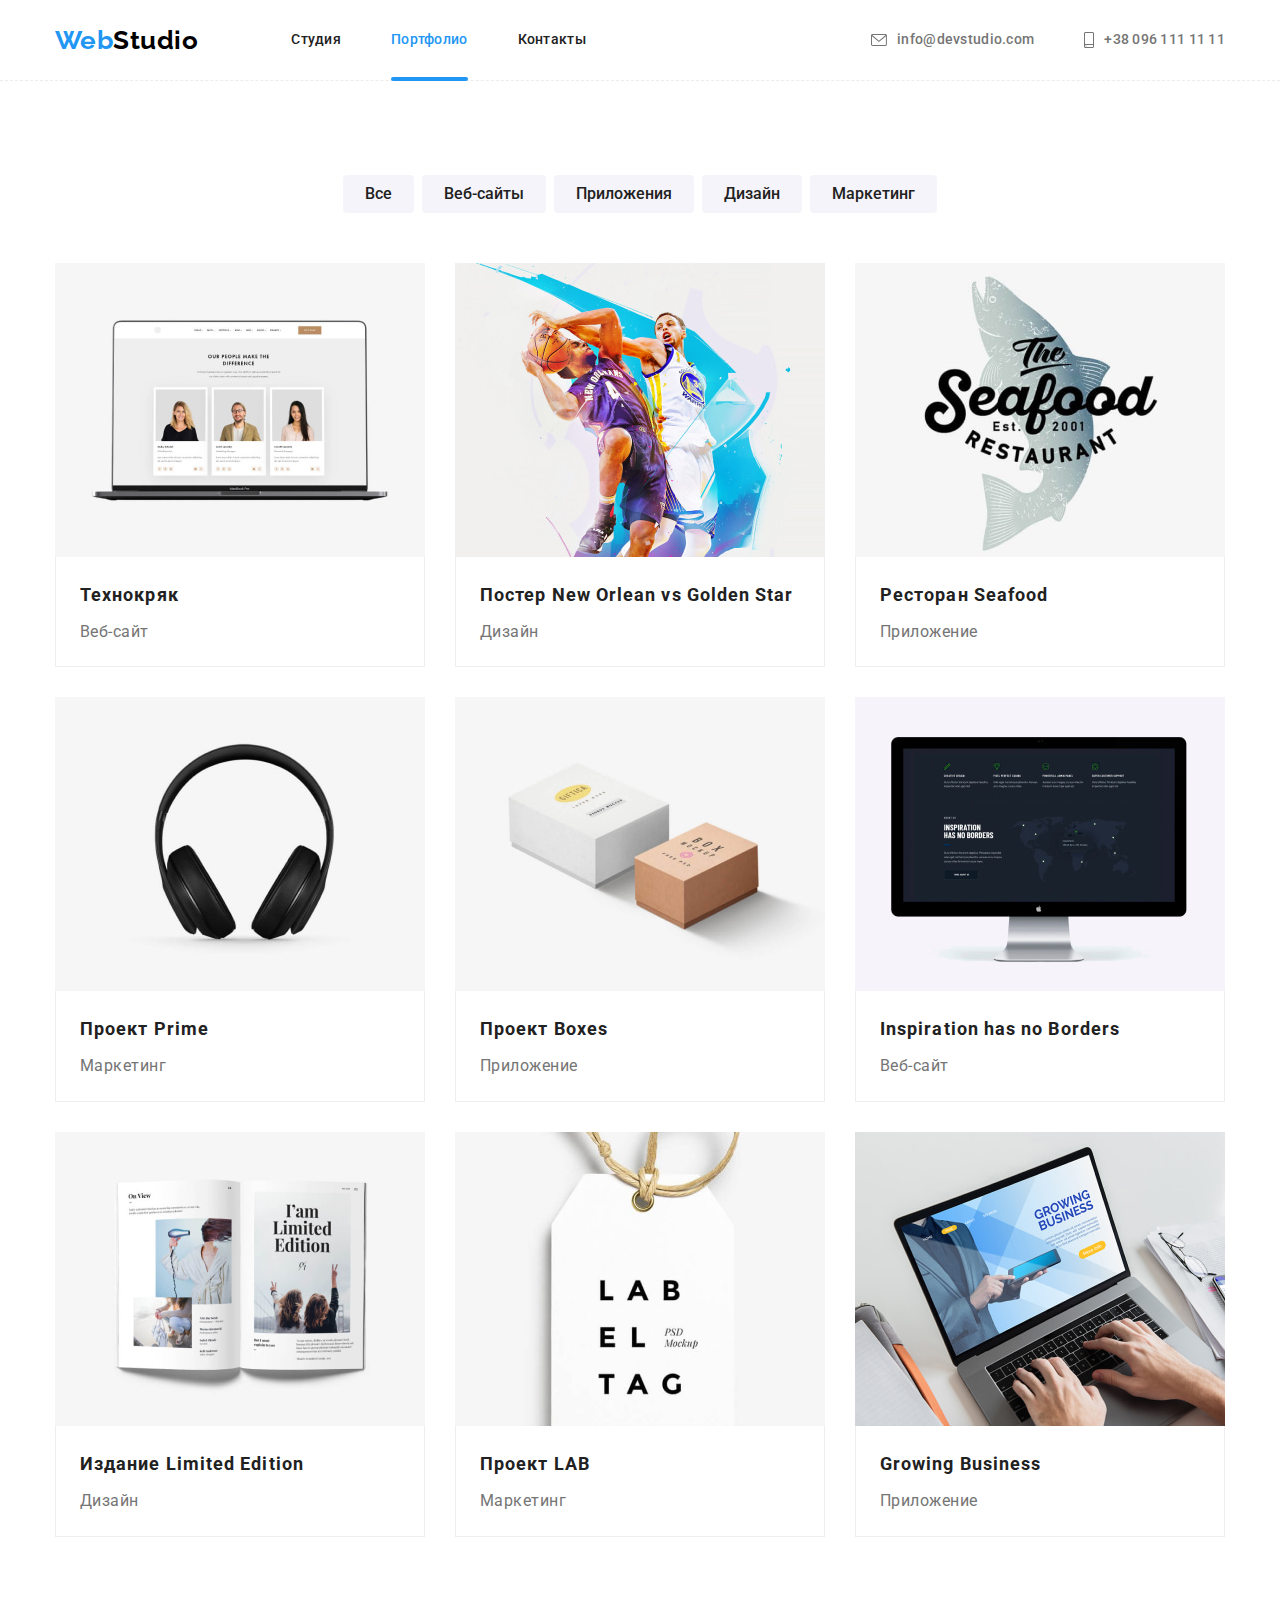
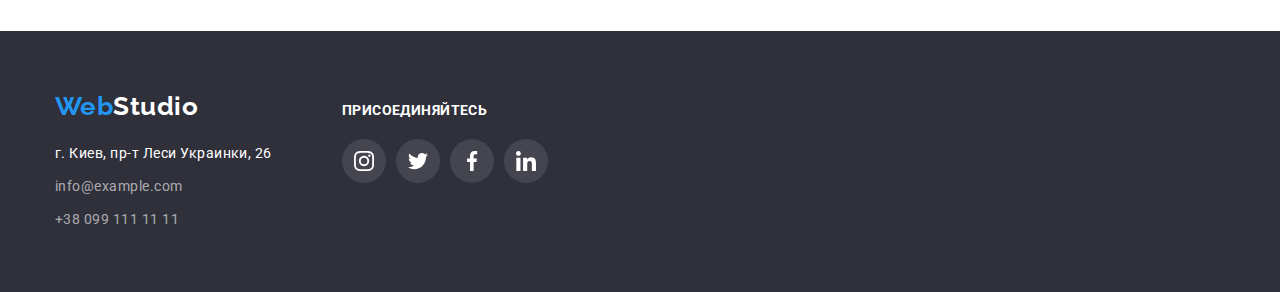
==== portfolio.html @ a75f198d "Initial commit" ====
<!DOCTYPE html>
<html lang="ru">

<head>
    <meta charset="UTF-8">
    <meta http-equiv="X-UA-Compatible" content="IE=edge">
    <meta name="viewport" content="width=device-width, initial-scale=1.0">
    <title>Home work</title>
    <link rel="preconnect" href="https://fonts.googleapis.com">
    <link rel="preconnect" href="https://fonts.gstatic.com" crossorigin>
    <link href="https://fonts.googleapis.com/css2?family=Raleway:wght@700&family=Roboto:wght@400;500;700;900&display=swap"
        rel="stylesheet">
    <link rel="stylesheet" href="https://cdn.jsdelivr.net/npm/modern-normalize@1.1.0/modern-normalize.min.css">
        
    <link rel="stylesheet" href="./css/styles.css">
</head>

<body>
    <header class="header">
        <div class="container header-container">
            <a class="logo link" href="./index.html">Web<span class="logo-primary">Studio</span></a>
            <nav>
                <ul class="nav-list list">
                    <li class="nav-item"><a class="nav-link link" href="./index.html">Студия</a></li>
                    <li class="nav-item"><a class="nav-link current link" href="./portfolio.html">Портфолио</a></li>
                    <li class="nav-item"><a class="nav-link link" href="">Контакты</a></li>
                </ul>
            </nav>
            <ul class="header-contact-list list">
                <li class="header-contact-item">
                    <a class="header-contact link" href="mailto:info@devstudio.com">
                        <svg class="mail-icon" width="16" height="12">
                            <use href="./images/icons.svg#icon-mail"></use>
                        </svg>
                        info@devstudio.com
                    </a>
                </li>
                <li class="header-contact-item">
                    <a class="header-contact link" href="tel:+380961111111">
                        <svg class="smartphone-icon" width="10" height="16">
                            <use href="./images/icons.svg#icon-smartphone"></use>
                        </svg>
                        +38 096 111 11 11
                    </a>
                </li>
            </ul>
        </div>
    </header>
    <main>
        <section class="section">
            <div class="container">
                <h1 class="visually-hidden">Портфолио</h1>
                <ul class="filter-list list">
                    <li class="filter-list-item"><button class="filter-item" type="button">Все</button></li>
                    <li class="filter-list-item"><button class="filter-item" type="button">Веб-сайты</button></li>
                    <li class="filter-list-item"><button class="filter-item" type="button">Приложения</button></li>
                    <li class="filter-list-item"><button class="filter-item" type="button">Дизайн</button></li>
                    <li class="filter-list-item"><button class="filter-item" type="button">Маркетинг</button></li>
                </ul>
                <ul class="works-list list">
                    <li class="works-item">
                        <a class="works-link link" href="">
                            <div class="card-overlay">
                                <img src="./images/project-img-1.jpg" alt="Ноутбук" width="370">
                                <div class="overlay">
                                    <p class="overlay-text">
                                    Ресурс предлагает комплексные предложения с разным уровнем функционала и сервисов. Все это позволит посетителю получить
                                    исчерпывающие сведения о компании или частном лице.
                                    </p>
                                </div>
                            </div>
                            <div class="card-wrapper">
                                <h2 class="card-title">Технокряк</h2>
                                <p class="card-description">Веб-сайт</p>
                            </div>
                        </a>
                
                    </li>
                    <li class="works-item">
                        <a class="works-link link" href="">
                            <div class="card-overlay">
                                <img src="./images/project-img-2.jpg" alt="Постер" width="370">
                                <div class="overlay">
                                    <p class="overlay-text">
                                        Ресурс предлагает комплексные предложения с разным уровнем функционала и сервисов. Все это позволит посетителю
                                        получить
                                        исчерпывающие сведения о компании или частном лице.
                                    </p>
                                </div>
                            </div>
                            <div class="card-wrapper">
                                <h2 class="card-title">Постер New Orlean vs Golden Star</h2>
                                <p class="card-description">Дизайн</p>
                            </div>
                        </a>
                    </li>
                    <li class="works-item">
                        <a class="works-link link" href="">
                            <div class="card-overlay">
                                <img src="./images/project-img-3.jpg" alt="Логотип ресторана" width="370">
                                <div class="overlay">
                                    <p class="overlay-text">
                                        Ресурс предлагает комплексные предложения с разным уровнем функционала и сервисов. Все это позволит посетителю
                                        получить
                                        исчерпывающие сведения о компании или частном лице.
                                    </p>
                                </div>
                            </div>
                            <div class="card-wrapper">
                                <h2 class="card-title">Ресторан Seafood</h2>
                                <p class="card-description">Приложение</p>
                            </div>
                        </a>
                    </li>
                    <li class="works-item">
                        <a class="works-link link" href="">
                            <div class="card-overlay">
                                <img class="works-img" src="./images/project-img-4.jpg" alt="Наушники" width="370">
                                <div class="overlay">
                                    <p class="overlay-text">
                                        Ресурс предлагает комплексные предложения с разным уровнем функционала и сервисов. Все это позволит посетителю
                                        получить
                                        исчерпывающие сведения о компании или частном лице.
                                    </p>
                                </div>
                            </div>
                            <div class="card-wrapper">
                                <h2 class="card-title">Проект Prime</h2>
                                <p class="card-description">Маркетинг</p>
                            </div>
                        </a>
                
                    </li>
                    <li class="works-item">
                        <a class="works-link link" href="">
                            <div class="card-overlay">
                                <img src="./images/project-img-5.jpg" alt="Коробки" width="370">
                                <div class="overlay">
                                    <p class="overlay-text">
                                        Ресурс предлагает комплексные предложения с разным уровнем функционала и сервисов. Все это позволит посетителю
                                        получить
                                        исчерпывающие сведения о компании или частном лице.
                                    </p>
                                </div>
                            </div>
                            <div class="card-wrapper">
                                <h2 class="card-title">Проект Boxes</h2>
                                <p class="card-description">Приложение</p>
                            </div>
                        </a>
                
                    </li>
                    <li class="works-item">
                        <a class="works-link link" href="">
                            <div class="card-overlay">
                                <img src="./images/project-img-6.jpg" alt="Монитор" width="370">
                                <div class="overlay">
                                    <p class="overlay-text">
                                        Ресурс предлагает комплексные предложения с разным уровнем функционала и сервисов. Все это позволит посетителю
                                        получить
                                        исчерпывающие сведения о компании или частном лице.
                                    </p>
                                </div>
                            </div>
                            <div class="card-wrapper">
                                <h2 class="card-title">Inspiration has no Borders</h2>
                                <p class="card-description">Веб-сайт</p>
                            </div>
                        </a>
                    </li>
                    <li class="works-item">
                        <a class="works-link link" href="">
                            <div class="card-overlay">
                                <img src="./images/project-img-7.jpg" alt="Журнал" width="370">
                                <div class="overlay">
                                    <p class="overlay-text">
                                        Ресурс предлагает комплексные предложения с разным уровнем функционала и сервисов. Все это позволит посетителю
                                        получить
                                        исчерпывающие сведения о компании или частном лице.
                                    </p>
                                </div>
                            </div>
                            <div class="card-wrapper">
                                <h2 class="card-title">Издание Limited Edition</h2>
                                <p class="card-description">Дизайн</p>
                            </div>
                        </a>
                    </li>
                    <li class="works-item">
                        <a class="works-link link" href="">
                            <div class="card-overlay">
                                <img src="./images/project-img-8.jpg" alt="Ярлык" width="370">
                                <div class="overlay">
                                    <p class="overlay-text">
                                        Ресурс предлагает комплексные предложения с разным уровнем функционала и сервисов. Все это позволит посетителю
                                        получить
                                        исчерпывающие сведения о компании или частном лице.
                                    </p>
                                </div>
                            </div>
                            <div class="card-wrapper">
                                <h2 class="card-title">Проект LAB</h2>
                                <p class="card-description">Маркетинг</p>
                            </div>
                        </a>
                    </li>
                    <li class="works-item">
                        <a class="works-link link" href="">
                            <div class="card-overlay">
                                <img src="./images/project-img-9.jpg" alt="Работа за ноутбуком" width="370">
                                <div class="overlay">
                                    <p class="overlay-text">
                                        Ресурс предлагает комплексные предложения с разным уровнем функционала и сервисов. Все это позволит посетителю
                                        получить
                                        исчерпывающие сведения о компании или частном лице.
                                    </p>
                                </div>
                            </div>
                            <div class="card-wrapper">
                                <h2 class="card-title">Growing Business</h2>
                                <p class="card-description">Приложение</p>
                            </div>
                        </a>
                    </li>
                </ul>
            </div>
        </section>
    </main>
    <footer class="footer">
        <div class="footer-adress container">
            <div>
                <a class="footer-logo link" href="/">Web<span class="logo-secondary">Studio</span></a>
                <address>
                    <ul class="list">
                        <li class="footer-contact-item"><a class="adress-link link"
                                href="https://www.google.com.ua/maps/place/%D0%B1%D1%83%D0%BB.+%D0%9B%D0%B5%D1%81%D0%B8+%D0%A3%D0%BA%D1%80%D0%B0%D0%B8%D0%BD%D0%BA%D0%B8,+26,+%D0%9A%D0%B8%D0%B5%D0%B2,+02000/@50.4265841,30.5361971,17z/data=!3m1!4b1!4m5!3m4!1s0x40d4cf0e033ecbe9:0x57a4dffefec77da0!8m2!3d50.4265807!4d30.5383858?hl=ru">г.
                                Киев, пр-т Леси Украинки, 26</a></li>
                        <li class="footer-contact-item"><a class="footer-contact link"
                                href="mailto:info@example.com">info@example.com</a></li>
                        <li class="footer-contact-item"><a class="footer-contact link" href="tel:+380991111111">+38 099 111
                                11 11</a>
                        </li>
                    </ul>
                </address>
            </div>
            <div class="footer-socials">
                <address>
                    <p class="footer-text">присоединяйтесь</p>
                    <ul class="footer-socials-list list">
                        <li class="footer-socials-item">
                            <a class="footer-socials-link" href="">
                                <svg class="footer-socials-icon" width="20" height="20">
                                    <use href="./images/icons.svg#icon-instagram"></use>
                                </svg>
                            </a>
                        </li>
                        <li class="footer-socials-item">
                            <a class="footer-socials-link" href="">
                                <svg class="footer-socials-icon" width="20" height="20">
                                    <use href="./images/icons.svg#icon-twitter"></use>
                                </svg>
                            </a>
                        </li>
                        <li class="footer-socials-item">
                            <a class="footer-socials-link" href="">
                                <svg class="footer-socials-icon" width="20" height="20">
                                    <use href="./images/icons.svg#icon-facebook"></use>
                                </svg>
                            </a>
                        </li>
                        <li class="footer-socials-item">
                            <a class="footer-socials-link" href="">
                                <svg class="footer-socials-icon" width="20" height="20">
                                    <use href="./images/icons.svg#icon-linkedin"></use>
                                </svg>
                            </a>
                        </li>
                    </ul>
                </address>
            </div>
    
        </div>
    </footer>

</body>

</html>
---- css/styles.css ----
:root {
  --main-bg-color: #ffffff;
  --secondary-bg-color: #2f303a;
  --accent-bg-color: #f5f4fa;
  --main-txt-color: #757575;
  --title-txt-color: #212121;
  --accent-color: #2196f3;
  --secondary-accent-color: #188ce8;
  --accent-black-color: #000000;
  --border-accent-color: #eeeeee;
  --accent-link-color: #afb1b8;
  --bg-link-color: #44454e;
}

body {
  font-family: Roboto,
  sans-serif;
  letter-spacing: 0.03em;
  background-color: var(--main-bg-color);
  color: var(--main-txt-color);
  
}

h1,
h2,
h3,
h4,
h5,
h6,
p {
  margin-top: 0;
  margin-bottom: 0;
}

img {
  display: block;
  max-width: 100%;
  height: auto;
}

.list {
  list-style: none;
  margin-top: 0;
  margin-bottom: 0;
  padding-left: 0;
}

.link {
  text-decoration: none;
}

.section {
  padding-top: 94px;
  padding-bottom: 94px;
}

.container {
  width: 1200px;
  padding-left: 15px;
  padding-right: 15px;
  margin-right: auto;
  margin-left: auto;
}

.header {
  border-bottom-width: 1px;
  border-bottom-style: dashed;
  border-bottom-color: #ececec;
}

.header-container {
  display: flex;
  align-items: center;
}

.logo {
  margin-right: 93px;
  font-family: Raleway;
  font-weight: 700;
  font-size: 26px;
  line-height: 1.19;
  color: var(--accent-color);
}

.logo-primary {
  color: var(--accent-black-color);
}

.logo-secondary {
  color: var(--main-bg-color);
}

.nav-list {
  display: flex;
  align-items: center;
}

.nav-item {
  margin-right: 50px;
}

.nav-item:last-child {
  margin: 0;
}

.nav-link {
  position: relative;
  display: block;
  padding-top: 32px;
  padding-bottom: 32px;
  font-weight: 500;
  font-size: 14px;
  line-height: 1.14;
  letter-spacing: 0.02em;
  color: var(--title-txt-color);
  transition: color 250ms cubic-bezier(0.4, 0, 0.2, 1);
}

.nav-link:hover,
.nav-link:focus {
  color: var(--accent-color);
}

.nav-link.current {
  color: var(--accent-color);
}

.nav-link.current::after {
  content: "";
  position: absolute;
  bottom: -1px;
  display: block;
  width: 100%;
  height: 4px;
  border-radius: 2px;
  background-color: var(--accent-color);
}

.header-contact-list {
  display: flex;
  align-items: center;
  margin-left: auto;
}

.header-contact-item {
  margin-right: 50px;
}

.header-contact-item:last-child {
  margin-right: 0;
}

.header-contact {
  display: flex;
  align-items: center;
  color: currentColor;
  font-weight: 500;
  font-size: 14px;
  line-height: 1.14;
  letter-spacing: 0.02em;
  transition: color 250ms cubic-bezier(0.4, 0, 0.2, 1);
}

.header-contact:hover,
.header-contact:focus {
  color: var(--accent-color);
}

.mail-icon {
  margin-right: 10px;
  fill: currentColor;
}

.smartphone-icon {
  margin-right: 10px;
  fill: currentColor;
}

.hero {
  height: 600px;
  max-width: 1600px;
  margin-left: auto;
  margin-right: auto;
  padding-top: 200px;
  padding-bottom: 200px;
  text-align: center;
  background-color: var(--secondary-bg-color);
  background-image: linear-gradient(
      rgba(47, 48, 58, 0.4),
      rgba(47, 48, 58, 0.4)
    ),
    url(../images/main-bg-img.jpg);
  background-position: center;
  background-repeat: no-repeat;
  background-size: cover;
}

.hero-title {
  width: 696px;
  margin-left: auto;
  margin-right: auto;
  margin-bottom: 30px;
  font-weight: 900;
  font-size: 44px;
  line-height: 1.36;
  text-align: center;
  letter-spacing: 0.06em;
  text-transform: uppercase;
  color: var(--main-bg-color);
}

.service-btn {
  padding: 10px 32px;
  border: 0;
  border-radius: 4px;
  min-width: 200px;
  background-color: var(--accent-color);
  color: var(--main-bg-color);
  font-family: inherit;
  font-weight: 700;
  font-size: 16px;
  line-height: 1.87;
  letter-spacing: 0.06em;
  cursor: pointer;
  transition: background-color 250ms cubic-bezier(0.4, 0, 0.2, 1);
}

.service-btn:hover,
.service-btn:focus {
  background-color: var(--secondary-accent-color);
}

.visually-hidden {
  position: absolute;
  width: 1px;
  height: 1px;
  margin: -1px;
  border: 0;
  padding: 0;
  white-space: nowrap;
  clip-path: inset(100%);
  clip: rect(0 0 0 0);
  overflow: hidden;
}

.features-list {
  display: flex;
}

.features-item {
  margin-right: 30px;
}

.features-item:last-child {
  margin-right: 0;
}

.features-icon {
  display: flex;
  justify-content: center;
  align-items: center;
  width: 270px;
  height: 120px;
  margin-bottom: 30px;
  border-radius: 4px;
  background-color: var(--accent-bg-color);
}

.features-title {
  margin-bottom: 10px;
  font-weight: 700;
  font-size: 14px;
  line-height: 1.14;
  text-transform: uppercase;
  color: var(--title-txt-color);
}

.features-text {
  font-size: 14px;
  line-height: 1.71;
}

.services {
  padding-top: 0;
}

.services-title,
.team-title,
.clients-title {
  margin-bottom: 50px;
  font-weight: 700;
  font-size: 36px;
  line-height: 1.16;
  text-align: center;
  color: var(--title-txt-color);
}

.services-list {
  display: flex;
}

.services-item {
  position: relative;
  margin-right: 30px;
}

.services-item:last-child {
  margin-right: 0;
}

.services-wrapper {
  position: absolute;
  bottom: 0;
  left: 0;
  width: 100%;
  height: 70px;
  display: flex;
  justify-content: center;
  align-items: center;
  background-color: rgba(47, 48, 58, 0.8);
}

.services-subtitle {
  font-weight: 700;
  font-size: 14px;
  line-height: 1.14;
  letter-spacing: 0.03em;
  text-transform: uppercase;
  color: var(--main-bg-color);
}

.team {
  background-color: var(--accent-bg-color);
}

.team-list {
  display: flex;
}
.team-item {
  margin-right: 30px;
  text-align: center;
  box-shadow: 0px 1px 3px rgba(0, 0, 0, 0.12), 0px 1px 1px rgba(0, 0, 0, 0.14),
    0px 2px 1px rgba(0, 0, 0, 0.2);
  border-radius: 0px 0px 4px 4px;
}

.team-item:last-child {
  margin-right: 0;
}

.team-wrapper {
  padding-top: 30px;
  padding-bottom: 30px;
  background-color: var(--main-bg-color);
}

.team-subtitle {
  margin-bottom: 10px;
  font-weight: 500;
  font-size: 16px;
  line-height: 1.19;
  color: var(--title-txt-color);
}

.team-text {
  margin-bottom: 16px;
  font-size: 16px;
  line-height: 1.19;
  
}

.socials-list {
  display: flex;
  justify-content: center;
}

.socials-item {
  margin-right: 10px;
}

.socials-item:last-child {
  margin-right: 0;
}

.socials-link {
  display: flex;
  justify-content: center;
  align-items: center;
  width: 44px;
  height: 44px;
  border-radius: 50%;
  color: var(--accent-link-color);
  transition: background-color 250ms cubic-bezier(0.4, 0, 0.2, 1), color 250ms cubic-bezier(0.4, 0, 0.2, 1);;
  
}

.socials-link:hover,
.socials-link:focus {
  background-color: var(--accent-color);
  color: var(--main-bg-color);
}

.socials-icon {
  fill: currentColor;
}

.clients-list {
  display: flex;
}

.clients-item {
  margin-right: 30px;
}

.clients-item:last-child {
  margin-right: 0;
}

.clients-link {
  display: flex;
  justify-content: center;
  align-items: center;
  width: 170px;
  height: 92px;
  border: 1px solid var(--accent-link-color);
  border-radius: 4px;
  color: var(--accent-link-color);
  transition: color 250ms cubic-bezier(0.4, 0, 0.2, 1), border-color 250ms cubic-bezier(0.4, 0, 0.2, 1);
}

.clients-link:hover,
.clients-link:focus {
  color: var(--accent-color);
  border: 1px solid var(--accent-color);
}

.clients-icon {
  fill: currentColor;
}

.footer {
  padding-top: 60px;
  padding-bottom: 60px;
  background-color: var(--secondary-bg-color);
}

.footer-adress {
  display: flex;
  align-items: baseline;
}

.footer-logo {
  display: block;
  margin-bottom: 20px;
  color: var(--accent-color);
  font-family: Raleway;
  font-weight: 700;
  font-size: 26px;
  line-height: 1.19;
}

.footer-contact-item {
  margin-bottom: 9px;
}

.footer-contact-item:last-child {
  margin-bottom: 0;
}

.adress-link {
  color: #ffffff;
  font-style: normal;
  font-size: 14px;
  line-height: 1.71;
  transition: color 250ms cubic-bezier(0.4, 0, 0.2, 1);
}

.adress-link:hover,
.adress-link:focus {
  color: var(--accent-color);
}

.footer-contact {
  color: rgba(255, 255, 255, 0.6);
  font-style: normal;
  font-size: 14px;
  line-height: 1.71;
  transition: color 250ms cubic-bezier(0.4, 0, 0.2, 1);
}

.footer-contact:hover,
.footer-contact:focus {
  color: var(--accent-color);
}

.footer-socials {
  margin-left: 70px;
}

.footer-text {
  font-style: normal;
  font-weight: 700;
  font-size: 14px;
  line-height: 1.14;
  letter-spacing: 0.03em;
  text-transform: uppercase;
  color: var(--main-bg-color);
  margin-bottom: 20px;
}

.footer-socials-list {
  display: flex;
}

.footer-socials-item {
  margin-right: 10px;
}

.footer-socials-item:last-child {
  margin-right: 0;
}

.footer-socials-link {
  display: flex;
  justify-content: center;
  align-items: center;
  width: 44px;
  height: 44px;
  border-radius: 50%;
  background-color: var(--bg-link-color);
  transition: background-color 250ms cubic-bezier(0.4, 0, 0.2, 1);
}

.footer-socials-link:hover,
.footer-socials-link:focus {
  background-color: var(--accent-color);
}

.footer-socials-icon {
  fill: var(--main-bg-color);
}

/* Портфолио */

.filter-list {
  display: flex;
  justify-content: center;
  margin-bottom: 50px;
}

.filter-list-item {
  margin-right: 8px;
}
.filter-list-item:last-child {
  margin-right: 0;
}

.filter-item {
  padding: 6px 22px;
  border: 0;
  border-radius: 4px;
  background-color: var(--accent-bg-color);
  color: var(--title-txt-color);
  font-family: inherit;
  font-weight: 500;
  font-size: 16px;
  line-height: 1.6;
  text-align: center;
  cursor: pointer;
  transition: background-color 250ms cubic-bezier(0.4, 0, 0.2, 1), color 250ms cubic-bezier(0.4, 0, 0.2, 1), box-shadow 250ms cubic-bezier(0.4, 0, 0.2, 1);
}

.filter-item:hover,
.filter-item:focus {
  background-color: var(--accent-color);
  color: var(--main-bg-color);
  box-shadow: 0px 3px 1px rgba(0, 0, 0, 0.1), 0px 1px 2px rgba(0, 0, 0, 0.08),
    0px 2px 2px rgba(0, 0, 0, 0.12);
}

.works-list {
  display: flex;
  flex-wrap: wrap;
  margin-right: -30px;
  margin-bottom: -30px;
}
.works-item {
  flex-basis: calc((100% - 90px) / 3);
  margin-right: 30px;
  margin-bottom: 30px;
}

.works-link {
  display: block;
  transition: box-shadow 250ms cubic-bezier(0.4, 0, 0.2, 1);
}

.works-link:hover,
.works-link:focus {
  box-shadow: 0px 1px 1px rgba(0, 0, 0, 0.12), 0px 4px 4px rgba(0, 0, 0, 0.06),
    1px 4px 6px rgba(0, 0, 0, 0.16);
}

.card-overlay {
  position: relative;
  overflow: hidden;
}

.overlay {
  position: absolute;
  top: 0;
  left: 0;
  width: 100%;
  height: 100%;
  padding: 63px 24px;
  background-color: rgba(33, 150, 243, 0.9);
  transform: translateY(100%);
  transition: transform 250ms cubic-bezier(0.4, 0, 0.2, 1);
}

.works-link:hover .overlay,
.works-link:focus .overlay {
  transform: translateY(0);
}

.overlay-text {
  font-size: 18px;
  line-height: 1.56;
  letter-spacing: 0.03em;
  color: var(--main-bg-color);
}

.card-wrapper {
  padding: 20px 24px;
  border-right-width: 1px;
  border-right-style: solid;
  border-right-color: var(--border-accent-color);
  border-bottom-width: 1px;
  border-bottom-style: solid;
  border-bottom-color: var(--border-accent-color);
  border-left-width: 1px;
  border-left-style: solid;
  border-left-color: var(--border-accent-color);
}

.card-title {
  margin-bottom: 4px;
  font-weight: 700;
  font-size: 18px;
  line-height: 2;
  letter-spacing: 0.06em;
  color: var(--title-txt-color);
  
}

.card-description {
  font-size: 16px;
  line-height: 1.87;
  color: var(--main-txt-color);
 
}

.backdrop {
  position: fixed;
  top: 0;
  left: 0;
  width: 100%;
  height: 100%;
  opacity: 1;
  visibility: visible;
  background-color: rgba(0, 0, 0, 0.2);;
  transition: opacity 250ms cubic-bezier(0.4, 0, 0.2, 1);
}

.is-hidden {
  opacity: 0;
  visibility: hidden;
  pointer-events: none;

}

.modal {
  position: absolute;
  top: 50%;
  left: 50%;
  transform: translate(-50%, -50%) scale(1);
  min-width: 528px;
  min-height: 581px;
  padding: 8px;
  opacity: 1;
  background-color: var(--main-bg-color);
  transition: transform 250ms cubic-bezier(0.4, 0, 0.2, 1), opacity 250ms cubic-bezier(0.4, 0, 0.2, 1);
}

.backdrop.is-hidden .modal {
  transform: translate(-50%, -50%) scale(0.8);
  opacity: 0;
}

.close-btn {
  display: flex;
  justify-content: center;
  align-items: center;
  margin-left: auto;
  min-width: 30px;
  min-height: 30px;
  border: 1px solid rgba(0, 0, 0, 0.1);
  border-radius: 50%;
  background-color: var(--main-bg-color);
}
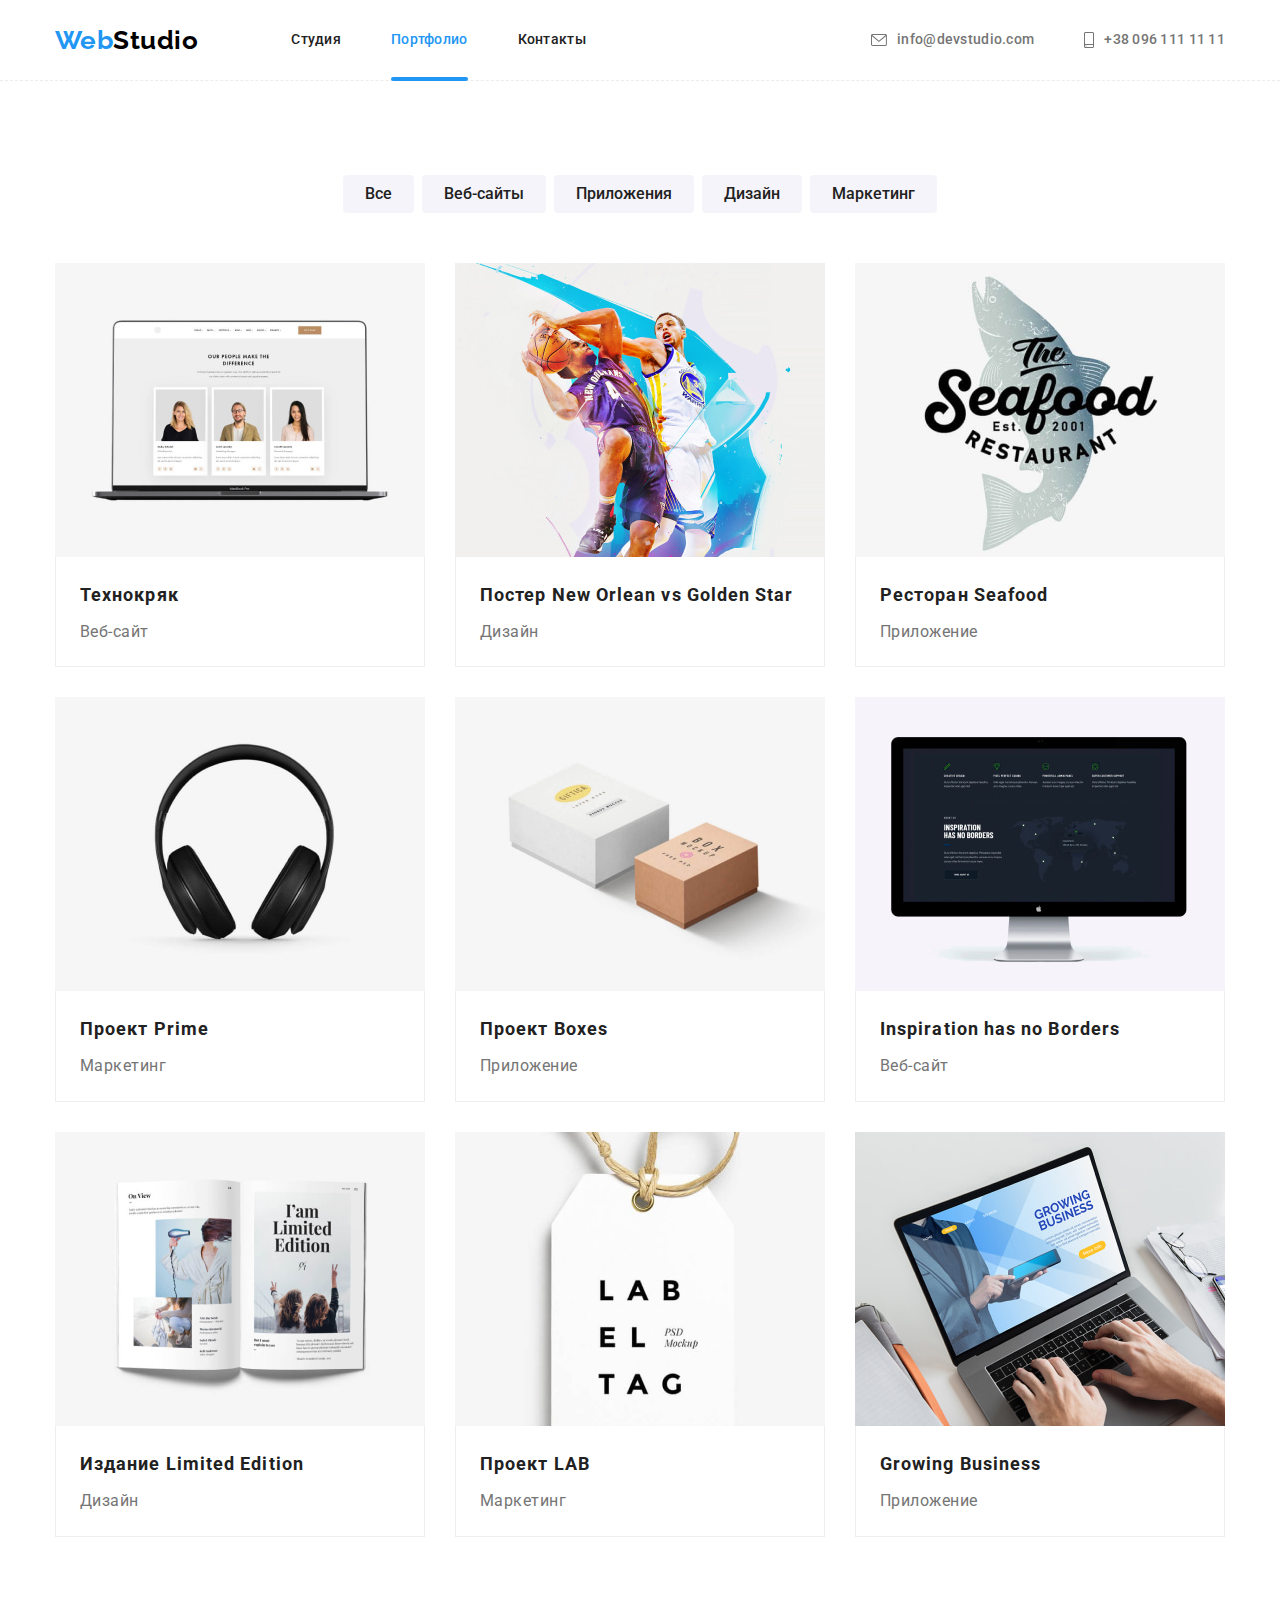
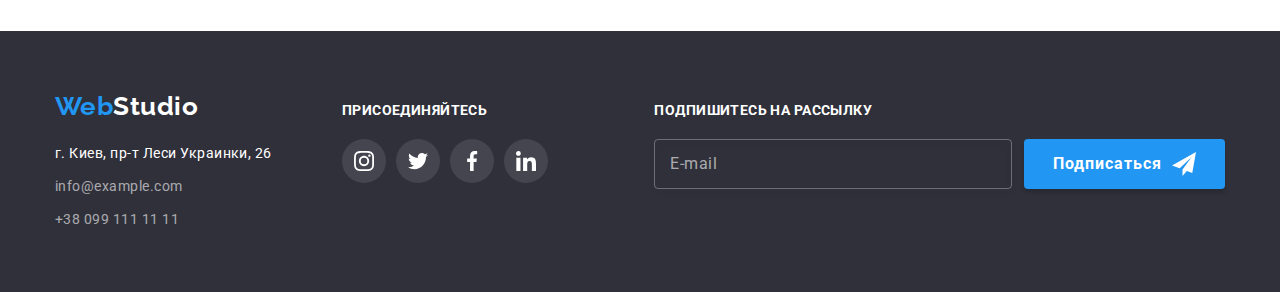
==== commit 3b40f886: "Добавляет разметку и оформление форм страниц" ====
--- a/portfolio.html
+++ b/portfolio.html
@@ -245,7 +245,7 @@
             </div>
             <div class="footer-socials">
                 <address>
-                    <p class="footer-text">присоединяйтесь</p>
+                    <p class="footer-subtitle">присоединяйтесь</p>
                     <ul class="footer-socials-list list">
                         <li class="footer-socials-item">
                             <a class="footer-socials-link" href="">
@@ -279,6 +279,23 @@
                 </address>
             </div>
     
+            <form class="footer-form" action="">
+                <p class="footer-subtitle">Подпишитесь на рассылку</p>
+                <div class="footer-form-wrapper">
+                    <div class="form-wrapper">
+                        <input class="form" type="email" name="email" placeholder=" ">
+                        <label class="form-label" for="">E-mail</label>
+                    </div>
+                    <button class="footer-btn" type="submit">
+                        Подписаться
+                        <svg class="footer-btn-icon" width="24" height="24">
+                            <use href="./images/icons.svg#icon-send"></use>
+                        </svg>
+                    </button>
+                </div>
+            </form>
+    
+    
         </div>
     </footer>
 
--- a/css/styles.css
+++ b/css/styles.css
@@ -17,8 +17,7 @@
   sans-serif;
   letter-spacing: 0.03em;
   background-color: var(--main-bg-color);
-  color: var(--main-txt-color);
-  
+  color: var(--main-txt-color);  
 }
 
 h1,
@@ -497,7 +496,9 @@
   margin-left: 70px;
 }
 
-.footer-text {
+.footer-subtitle {
+  display: inline-block;
+  margin-bottom: 20px;
   font-style: normal;
   font-weight: 700;
   font-size: 14px;
@@ -505,7 +506,6 @@
   letter-spacing: 0.03em;
   text-transform: uppercase;
   color: var(--main-bg-color);
-  margin-bottom: 20px;
 }
 
 .footer-socials-list {
@@ -538,6 +538,80 @@
 
 .footer-socials-icon {
   fill: var(--main-bg-color);
+}
+
+.footer-form {
+  margin-left: auto;
+}
+
+.footer-form-wrapper {
+  display: flex;
+}
+
+.form-wrapper {
+  position: relative;
+}
+
+.form {
+  width: 358px;
+  height: 50px;
+  padding: 15px 16px;
+  margin-right: 12px;
+  border: 1px solid rgba(255, 255, 255, 0.3);
+  filter: drop-shadow(0px 4px 4px rgba(0, 0, 0, 0.15));
+  border-radius: 4px;
+  outline: transparent;
+  background-color: transparent;
+}
+
+.form:focus-within {
+  color: var(--main-bg-color);
+}
+
+
+.form-label {
+  position: absolute;
+  top: 15px;
+  left: 16px;
+  font-weight: 400;
+  font-size: 16px;
+  line-height: 1.25;
+  letter-spacing: 0.03em;
+  color: rgba(255, 255, 255, 0.6);
+  transition: transform 250ms cubic-bezier(0.4, 0, 0.2, 1);
+}
+
+.form:focus + .form-label {
+  transform: translate(-20px, -35px) scale(0.8);
+}
+
+.form:not(:placeholder-shown) {
+  color: var(--main-bg-color);
+}
+
+.form:not(:placeholder-shown) + .form-label {
+  transform: translate(-20px, -35px) scale(0.8);
+}
+
+.footer-btn {
+  display: flex;
+  justify-content: center;
+  align-items: center;
+  padding: 10px 29px;
+  border: 0;
+  box-shadow: 0px 4px 4px rgba(0, 0, 0, 0.15);
+  border-radius: 4px;
+  cursor: pointer;
+  font-weight: 700;
+  font-size: 16px;
+  line-height: 1.87;
+  letter-spacing: 0.06em;
+  color: var(--main-bg-color);
+  background-color: var(--accent-color);
+}
+
+.footer-btn-icon {
+  margin-left: 10px;
 }
 
 /* Портфолио */
@@ -667,9 +741,8 @@
   width: 100%;
   height: 100%;
   opacity: 1;
-  visibility: visible;
   background-color: rgba(0, 0, 0, 0.2);;
-  transition: opacity 250ms cubic-bezier(0.4, 0, 0.2, 1);
+  transition: opacity 250ms cubic-bezier(0.4, 0, 0.2, 1), visibility 250ms cubic-bezier(0.4, 0, 0.2, 1);
 }
 
 .is-hidden {
@@ -684,20 +757,24 @@
   top: 50%;
   left: 50%;
   transform: translate(-50%, -50%) scale(1);
-  min-width: 528px;
-  min-height: 581px;
-  padding: 8px;
+  width: 528px;
+  height: 581px;
+  padding: 40px;
   opacity: 1;
   background-color: var(--main-bg-color);
-  transition: transform 250ms cubic-bezier(0.4, 0, 0.2, 1), opacity 250ms cubic-bezier(0.4, 0, 0.2, 1);
+  transition: transform 250ms cubic-bezier(0.4, 0, 0.2, 1), opacity 250ms cubic-bezier(0.4, 0, 0.2, 1), visibility 250ms cubic-bezier(0.4, 0, 0.2, 1);
 }
 
 .backdrop.is-hidden .modal {
   transform: translate(-50%, -50%) scale(0.8);
   opacity: 0;
+  visibility: hidden;
 }
 
 .close-btn {
+  position: absolute;
+  top: 8px;
+  right: 8px;
   display: flex;
   justify-content: center;
   align-items: center;
@@ -707,4 +784,144 @@
   border: 1px solid rgba(0, 0, 0, 0.1);
   border-radius: 50%;
   background-color: var(--main-bg-color);
+}
+
+.close-modal {
+  transition: fill 250ms cubic-bezier(0.4, 0, 0.2, 1);
+}
+
+.close-btn:hover .close-modal, .close-btn:focus .close-modal {
+  fill: var(--accent-color)
+}
+
+.modal-form {
+  display: flex;
+  flex-direction: column;
+}
+
+.modal-subtitle {
+  display: inline-block;
+  margin-bottom: 12px;
+  text-align: center;
+  font-weight: 700;
+  font-size: 20px;
+  line-height: 1.15;
+  color: #212121;
+}
+
+.modal-label {
+  margin-bottom: 4px;
+  font-weight: 400;
+  font-size: 12px;
+  line-height: 1.17;  
+  letter-spacing: 0.01em;
+}
+
+.modal-input-wrapper {
+  position: relative;
+  margin-bottom: 10px;
+  color: var(--accent-black-color);
+  transition: color 250ms cubic-bezier(0.4, 0, 0.2, 1);
+}
+
+.modal-input-wrapper:focus-within {
+  color: var(--accent-color);
+}
+
+.modal-input {
+  padding: 12px 42px;
+  width: 448px;
+  height: 40px;
+  border: 1px solid rgba(33, 33, 33, 0.2);
+  border-radius: 4px;
+  outline: transparent;
+  transition: border-color 250ms cubic-bezier(0.4, 0, 0.2, 1);
+}
+
+.modal-input-wrapper:focus-within .modal-input{
+  border: 1px solid var(--accent-color);
+}
+
+.modal-input-icon {
+  position: absolute;
+  top: 50%;
+  left: 12px;
+  transform: translateY(-50%);
+  fill: currentColor;
+}
+
+.modal-comment {
+  margin-bottom: 20px;
+  width: 448px;
+  height: 120px;
+  padding: 12px 16px;
+  border: 1px solid rgba(33, 33, 33, 0.2);
+  border-radius: 4px;
+  outline: transparent;
+  resize: none;
+  transition: border-color 250ms cubic-bezier(0.4, 0, 0.2, 1);
+}
+
+.modal-comment:focus-within {
+  border: 1px solid var(--accent-color);
+}
+
+.modal-comment::placeholder {
+  font-weight: 400;
+  font-size: 14px;
+  line-height: 1.14;
+  letter-spacing: 0.01em;
+  color: rgba(117, 117, 117, 0.502);
+}
+
+.checkbox-label {
+  display: flex;
+  justify-content: center;
+  align-items: center;
+  margin-bottom: 30px;
+  font-weight: 400;
+  font-size: 14px;
+  line-height: 1.7;
+  letter-spacing: 0.03em;
+  color: var(--main-txt-color);
+}
+
+.checkbox-icon {
+  margin-right: 9px;
+  border: 2px solid #212121;
+  border-radius: 2px;
+  transition: background-color 250ms cubic-bezier(0.4, 0, 0.2, 1), border-color 250ms cubic-bezier(0.4, 0, 0.2, 1);
+}
+
+.checkbox:checked + .checkbox-icon {
+  background-color: var(--accent-color);
+  border-color: var(--accent-color);
+}
+
+.modal-link {
+  margin-left: 5px;
+  color: var(--accent-color);
+}
+
+.modal-btn {
+margin-left: auto;
+margin-right: auto;
+padding: 10px 55px;
+width: 200px;
+height: 50px;
+box-shadow: 0px 4px 4px rgba(0, 0, 0, 0.15);
+border-radius: 4px;
+border: 0;
+cursor: pointer;
+font-weight: 700;
+font-size: 16px;
+line-height: 1.9;
+letter-spacing: 0.06em;
+background-color: var(--accent-color);
+color: var(--main-bg-color);
+transition: background-color 250ms cubic-bezier(0.4, 0, 0.2, 1);
+}
+
+.modal-btn:hover, .modal-btn:focus {
+  background-color: var(--secondary-accent-color);
 }